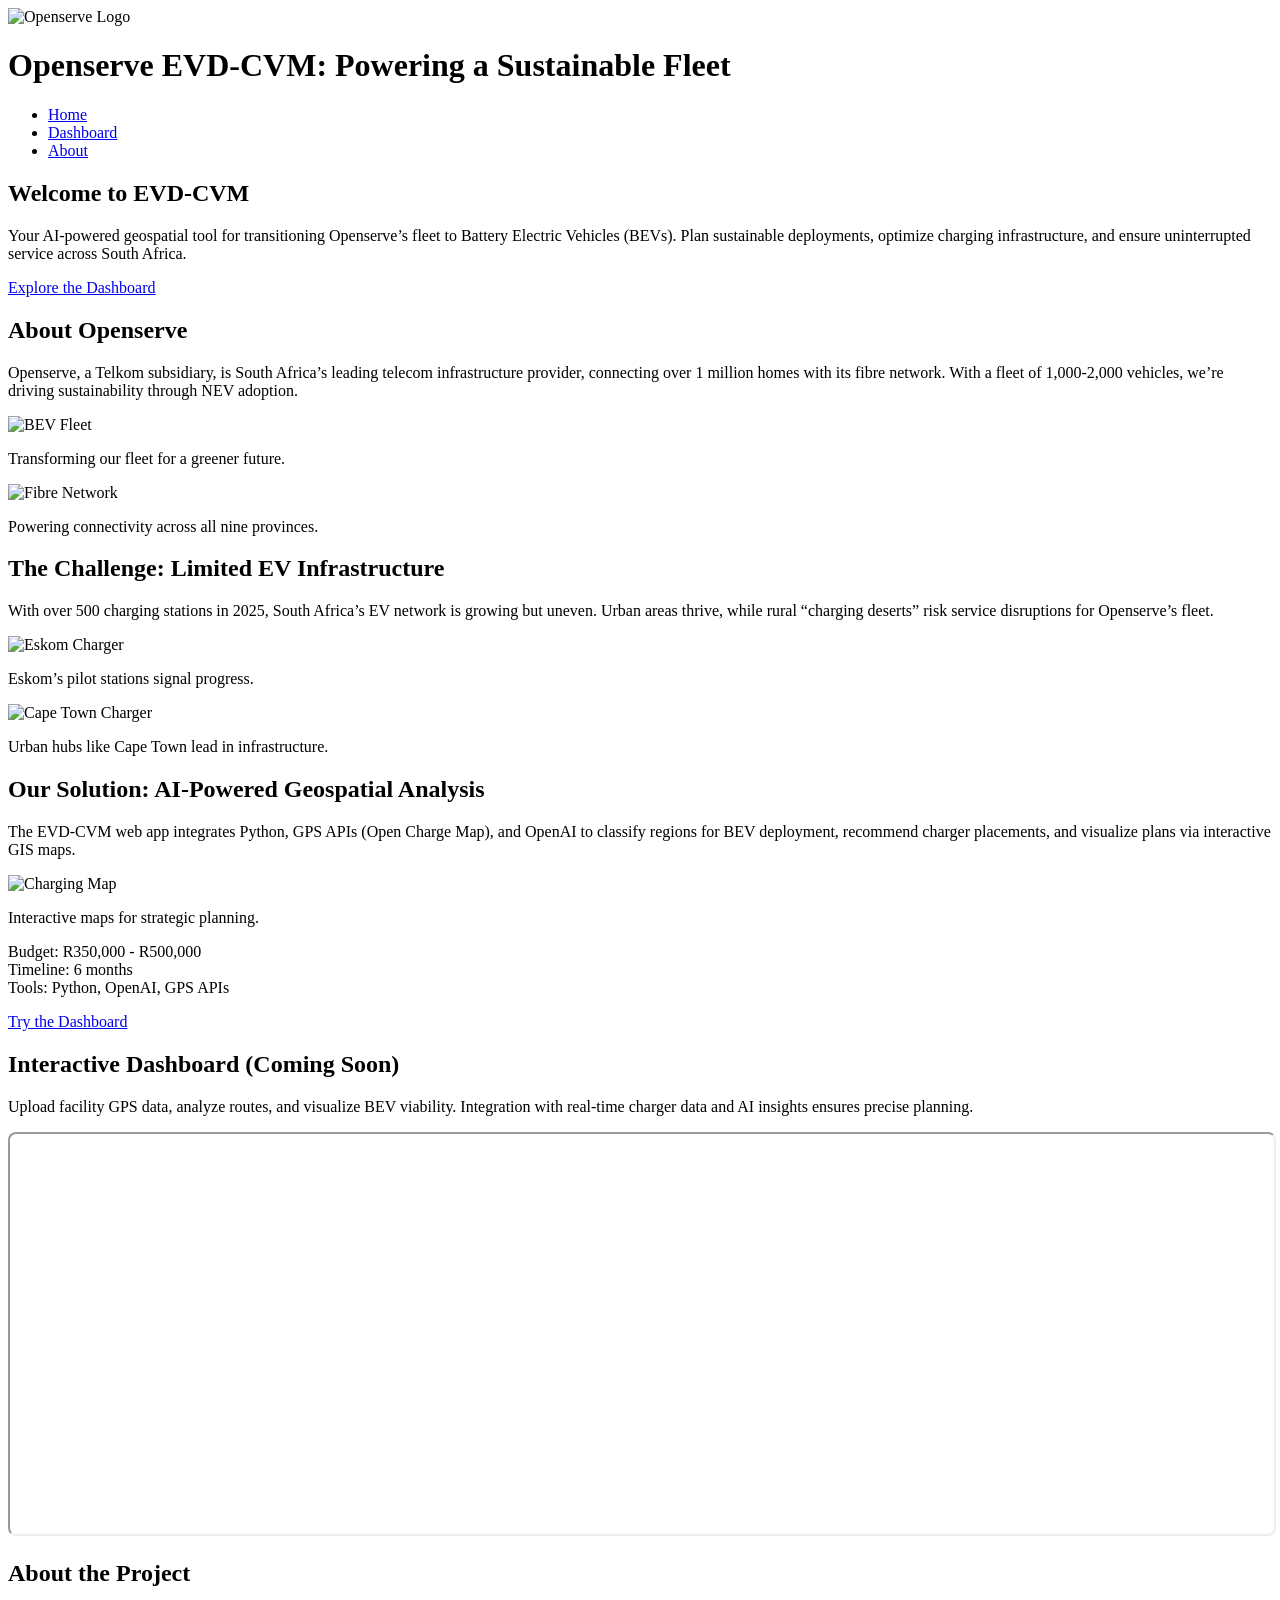
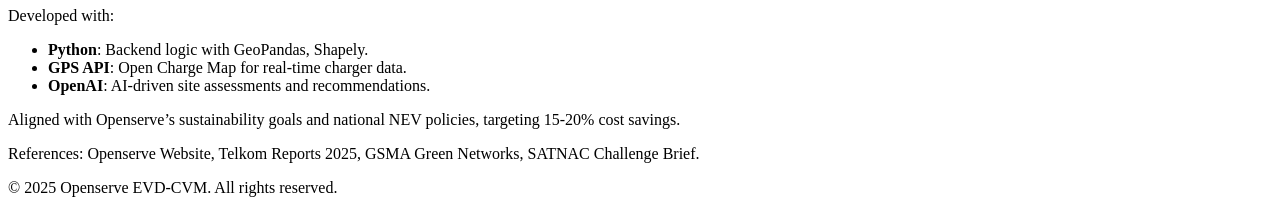
==== OpenServe Fleet Solution/index.html @ 57b1eab1 "Add files via upload" ====
<!DOCTYPE html>
<html lang="en">
<head>
    <meta charset="UTF-8">
    <meta name="viewport" content="width=device-width, initial-scale=1.0">
    <title>Openserve EVD-CVM: NEV Fleet Transition</title>
    <link rel="stylesheet" href="../styles/styles.css">
</head>
<body>
    <header>
        <div class="logo">
            <img src="https://cdn.cookielaw.org/logos/776a69b4-d25f-4315-b017-d3fff1a5b93f/7f2634a3-cce9-4d9b-a63a-65b5a34f07f8/19a0b8c8-6469-405e-b82d-68fe44fd3543/openserve-logo-colour.png" alt="Openserve Logo">
        </div>
        <h1>Openserve EVD-CVM: Powering a Sustainable Fleet</h1>
    </header>
    <nav>
        <ul>
            <li><a href="#home">Home</a></li>
            <li><a href="#dashboard">Dashboard</a></li>
            <li><a href="#about">About</a></li>
        </ul>
    </nav>
    <section id="home" class="hero">
        <h1>Welcome to EVD-CVM</h1>
        <p>Your AI-powered geospatial tool for transitioning Openserve’s fleet to Battery Electric Vehicles (BEVs). Plan sustainable deployments, optimize charging infrastructure, and ensure uninterrupted service across South Africa.</p>
        <a href="#dashboard" class="cta-button">Explore the Dashboard</a>
    </section>
    <section class="section">
        <h2>About Openserve</h2>
        <p>Openserve, a Telkom subsidiary, is South Africa’s leading telecom infrastructure provider, connecting over 1 million homes with its fibre network. With a fleet of 1,000-2,000 vehicles, we’re driving sustainability through NEV adoption.</p>
        <div class="grid">
            <div class="card">
                <img src="https://www.datocms-assets.com/992/1675282585-ev-for-reveal-gtm-launh-blog-adobestock_510413844.jpeg" alt="BEV Fleet">
                <p>Transforming our fleet for a greener future.</p>
            </div>
            <div class="card">
                <img src="https://www.telkom.co.za/content/dam/images/telkom/business/Fibre/Fibre-Image.jpg" alt="Fibre Network">
                <p>Powering connectivity across all nine provinces.</p>
            </div>
        </div>
    </section>
    <section class="section">
        <h2>The Challenge: Limited EV Infrastructure</h2>
        <p>With over 500 charging stations in 2025, South Africa’s EV network is growing but uneven. Urban areas thrive, while rural “charging deserts” risk service disruptions for Openserve’s fleet.</p>
        <div class="grid">
            <div class="card">
                <img src="https://eu-images.contentstack.com/v3/assets/blta47798dd33129a0c/bltc3b3a07ef19531ce/66fcd019f2c9845b1b977df9/7530.jpg" alt="Eskom Charger">
                <p>Eskom’s pilot stations signal progress.</p>
            </div>
            <div class="card">
                <img src="https://www.esi-africa.com/wp-content/uploads/2020/12/electric-car-at-charging-station.-City-of-Cape-Town.jpg" alt="Cape Town Charger">
                <p>Urban hubs like Cape Town lead in infrastructure.</p>
            </div>
        </div>
    </section>
    <section class="section">
        <h2>Our Solution: AI-Powered Geospatial Analysis</h2>
        <p>The EVD-CVM web app integrates Python, GPS APIs (Open Charge Map), and OpenAI to classify regions for BEV deployment, recommend charger placements, and visualize plans via interactive GIS maps.</p>
        <div class="grid">
            <div class="card">
                <img src="https://mybroadband.co.za/news/wp-content/uploads/2023/04/Screenshot-2023-04-25-101233.png" alt="Charging Map">
                <p>Interactive maps for strategic planning.</p>
            </div>
            <div class="card">
                <p>Budget: R350,000 - R500,000<br>Timeline: 6 months<br>Tools: Python, OpenAI, GPS APIs</p>
            </div>
        </div>
        <a href="#dashboard" class="cta-button">Try the Dashboard</a>
    </section>
    <section id="dashboard" class="section">
        <h2>Interactive Dashboard (Coming Soon)</h2>
        <p>Upload facility GPS data, analyze routes, and visualize BEV viability. Integration with real-time charger data and AI insights ensures precise planning.</p>
        <!-- Placeholder for dynamic map -->
        <iframe src="https://www.openstreetmap.org/export/embed.html?bbox=16.5%2C-34.8%2C32.9%2C-22.1&layer=mapnik" width="100%" height="400px" style="border-radius: 8px;"></iframe>
    </section>
    <section id="about" class="section">
        <h2>About the Project</h2>
        <p>Developed with:</p>
        <ul>
            <li><strong>Python</strong>: Backend logic with GeoPandas, Shapely.</li>
            <li><strong>GPS API</strong>: Open Charge Map for real-time charger data.</li>
            <li><strong>OpenAI</strong>: AI-driven site assessments and recommendations.</li>
        </ul>
        <p>Aligned with Openserve’s sustainability goals and national NEV policies, targeting 15-20% cost savings.</p>
    </section>
    <footer>
        <p>References: Openserve Website, Telkom Reports 2025, GSMA Green Networks, SATNAC Challenge Brief.</p>
        <p>&copy; 2025 Openserve EVD-CVM. All rights reserved.</p>
    </footer>
</body>
</html>
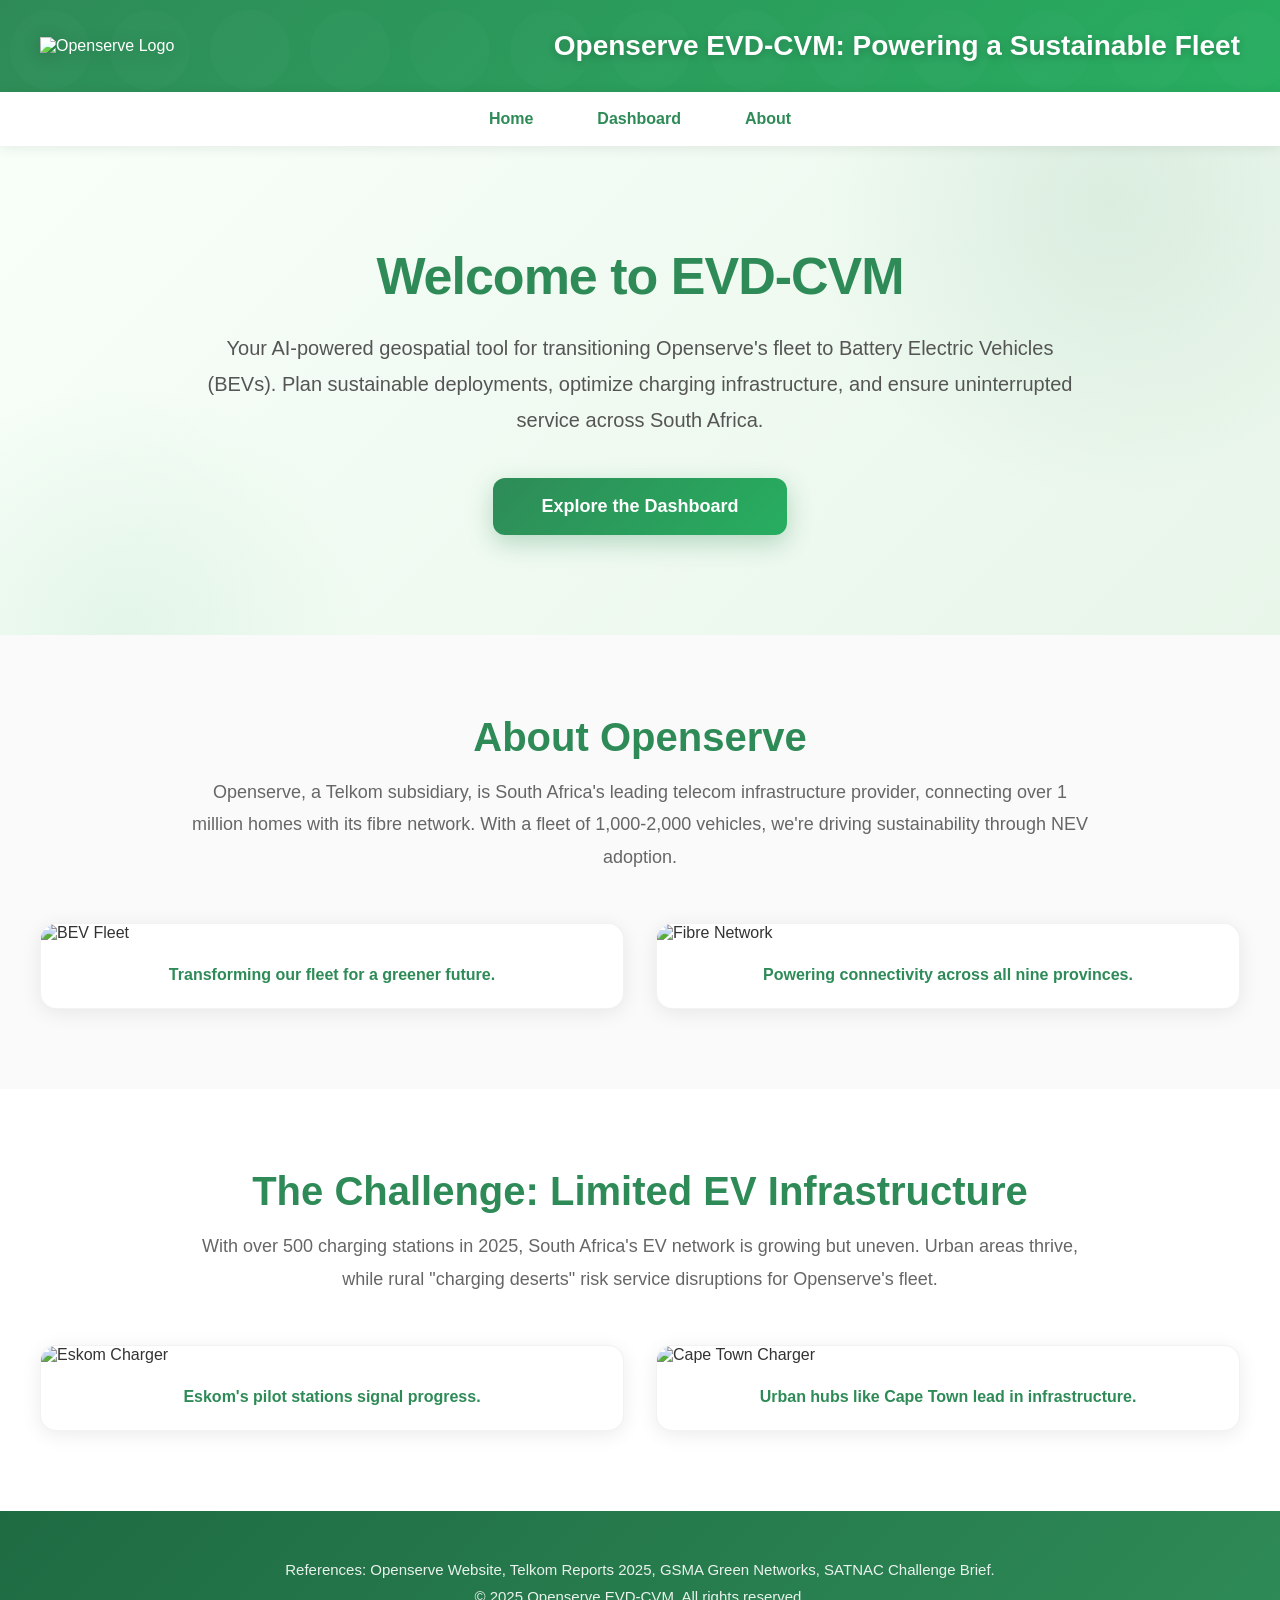
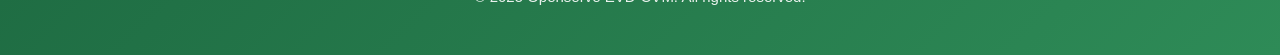
==== commit 5a8fd470: "Add files via upload" ====
--- a/OpenServe Fleet Solution/index.html
+++ b/OpenServe Fleet Solution/index.html
@@ -4,30 +4,37 @@
     <meta charset="UTF-8">
     <meta name="viewport" content="width=device-width, initial-scale=1.0">
     <title>Openserve EVD-CVM: NEV Fleet Transition</title>
-    <link rel="stylesheet" href="../styles/styles.css">
+    <link rel="stylesheet" href="styles/styles.css">
 </head>
 <body>
     <header>
-        <div class="logo">
-            <img src="https://cdn.cookielaw.org/logos/776a69b4-d25f-4315-b017-d3fff1a5b93f/7f2634a3-cce9-4d9b-a63a-65b5a34f07f8/19a0b8c8-6469-405e-b82d-68fe44fd3543/openserve-logo-colour.png" alt="Openserve Logo">
+        <div class="header-content">
+            <div class="logo">
+                <img src="https://cdn.cookielaw.org/logos/776a69b4-d25f-4315-b017-d3fff1a5b93f/7f2634a3-cce9-4d9b-a63a-65b5a34f07f8/19a0b8c8-6469-405e-b82d-68fe44fd3543/openserve-logo-colour.png" alt="Openserve Logo">
+            </div>
+            <h1>Openserve EVD-CVM: Powering a Sustainable Fleet</h1>
         </div>
-        <h1>Openserve EVD-CVM: Powering a Sustainable Fleet</h1>
     </header>
+
     <nav>
         <ul>
             <li><a href="#home">Home</a></li>
-            <li><a href="#dashboard">Dashboard</a></li>
+            <li><a href="/pages/dashboard.html">Dashboard</a></li>
             <li><a href="#about">About</a></li>
         </ul>
     </nav>
+
     <section id="home" class="hero">
-        <h1>Welcome to EVD-CVM</h1>
-        <p>Your AI-powered geospatial tool for transitioning Openserve’s fleet to Battery Electric Vehicles (BEVs). Plan sustainable deployments, optimize charging infrastructure, and ensure uninterrupted service across South Africa.</p>
-        <a href="#dashboard" class="cta-button">Explore the Dashboard</a>
+        <div class="hero-content">
+            <h1>Welcome to EVD-CVM</h1>
+            <p>Your AI-powered geospatial tool for transitioning Openserve's fleet to Battery Electric Vehicles (BEVs). Plan sustainable deployments, optimize charging infrastructure, and ensure uninterrupted service across South Africa.</p>
+            <button id="openPopup" class="cta-button">Explore the Dashboard</button>
+        </div>
     </section>
-    <section class="section">
+
+    <section id="about" class="section">
         <h2>About Openserve</h2>
-        <p>Openserve, a Telkom subsidiary, is South Africa’s leading telecom infrastructure provider, connecting over 1 million homes with its fibre network. With a fleet of 1,000-2,000 vehicles, we’re driving sustainability through NEV adoption.</p>
+        <p>Openserve, a Telkom subsidiary, is South Africa's leading telecom infrastructure provider, connecting over 1 million homes with its fibre network. With a fleet of 1,000-2,000 vehicles, we're driving sustainability through NEV adoption.</p>
         <div class="grid">
             <div class="card">
                 <img src="https://www.datocms-assets.com/992/1675282585-ev-for-reveal-gtm-launh-blog-adobestock_510413844.jpeg" alt="BEV Fleet">
@@ -39,13 +46,14 @@
             </div>
         </div>
     </section>
+
     <section class="section">
         <h2>The Challenge: Limited EV Infrastructure</h2>
-        <p>With over 500 charging stations in 2025, South Africa’s EV network is growing but uneven. Urban areas thrive, while rural “charging deserts” risk service disruptions for Openserve’s fleet.</p>
+        <p>With over 500 charging stations in 2025, South Africa's EV network is growing but uneven. Urban areas thrive, while rural "charging deserts" risk service disruptions for Openserve's fleet.</p>
         <div class="grid">
             <div class="card">
                 <img src="https://eu-images.contentstack.com/v3/assets/blta47798dd33129a0c/bltc3b3a07ef19531ce/66fcd019f2c9845b1b977df9/7530.jpg" alt="Eskom Charger">
-                <p>Eskom’s pilot stations signal progress.</p>
+                <p>Eskom's pilot stations signal progress.</p>
             </div>
             <div class="card">
                 <img src="https://www.esi-africa.com/wp-content/uploads/2020/12/electric-car-at-charging-station.-City-of-Cape-Town.jpg" alt="Cape Town Charger">
@@ -53,39 +61,32 @@
             </div>
         </div>
     </section>
-    <section class="section">
-        <h2>Our Solution: AI-Powered Geospatial Analysis</h2>
-        <p>The EVD-CVM web app integrates Python, GPS APIs (Open Charge Map), and OpenAI to classify regions for BEV deployment, recommend charger placements, and visualize plans via interactive GIS maps.</p>
-        <div class="grid">
-            <div class="card">
-                <img src="https://mybroadband.co.za/news/wp-content/uploads/2023/04/Screenshot-2023-04-25-101233.png" alt="Charging Map">
-                <p>Interactive maps for strategic planning.</p>
-            </div>
-            <div class="card">
-                <p>Budget: R350,000 - R500,000<br>Timeline: 6 months<br>Tools: Python, OpenAI, GPS APIs</p>
-            </div>
-        </div>
-        <a href="#dashboard" class="cta-button">Try the Dashboard</a>
-    </section>
-    <section id="dashboard" class="section">
-        <h2>Interactive Dashboard (Coming Soon)</h2>
-        <p>Upload facility GPS data, analyze routes, and visualize BEV viability. Integration with real-time charger data and AI insights ensures precise planning.</p>
-        <!-- Placeholder for dynamic map -->
-        <iframe src="https://www.openstreetmap.org/export/embed.html?bbox=16.5%2C-34.8%2C32.9%2C-22.1&layer=mapnik" width="100%" height="400px" style="border-radius: 8px;"></iframe>
-    </section>
-    <section id="about" class="section">
-        <h2>About the Project</h2>
-        <p>Developed with:</p>
-        <ul>
-            <li><strong>Python</strong>: Backend logic with GeoPandas, Shapely.</li>
-            <li><strong>GPS API</strong>: Open Charge Map for real-time charger data.</li>
-            <li><strong>OpenAI</strong>: AI-driven site assessments and recommendations.</li>
-        </ul>
-        <p>Aligned with Openserve’s sustainability goals and national NEV policies, targeting 15-20% cost savings.</p>
-    </section>
+
     <footer>
         <p>References: Openserve Website, Telkom Reports 2025, GSMA Green Networks, SATNAC Challenge Brief.</p>
         <p>&copy; 2025 Openserve EVD-CVM. All rights reserved.</p>
     </footer>
+
+    <!-- Popup Modal -->
+    <div id="authPopup" class="popup-overlay">
+        <div class="popup-content">
+            <h2>Access Dashboard</h2>
+            <p>Please enter your Staff No. and Password</p>
+            <form id="authForm">
+                <label for="staffNo">Staff No.:</label>
+                <input type="text" id="staffNo" required>
+                
+                <label for="password">Password:</label>
+                <input type="password" id="password" required>
+                
+                <div class="popup-buttons">
+                    <button type="submit" class="cta-button">Login</button>
+                    <button type="button" id="closePopup" class="cta-button cancel-btn">Cancel</button>
+                </div>
+            </form>
+        </div>
+    </div>
+
+    <script src="/scripts/scripts.js"></script>
 </body>
 </html>
--- a/OpenServe Fleet Solution/styles/styles.css
+++ b/OpenServe Fleet Solution/styles/styles.css
@@ -0,0 +1,448 @@
+* {
+            margin: 0;
+            padding: 0;
+            box-sizing: border-box;
+        }
+
+        body {
+            font-family: -apple-system, BlinkMacSystemFont, 'Segoe UI', Roboto, Oxygen, Ubuntu, Cantarell, sans-serif;
+            background: #ffffff;
+            color: #333;
+            overflow-x: hidden;
+        }
+
+        /* === HEADER === */
+        header {
+            background: linear-gradient(135deg, #2E8B57 0%, #27ae60 100%);
+            color: white;
+            padding: 30px 40px;
+            box-shadow: 0 4px 20px rgba(0, 0, 0, 0.15);
+            position: relative;
+            overflow: hidden;
+        }
+
+        header::before {
+            content: '';
+            position: absolute;
+            top: 0;
+            left: 0;
+            right: 0;
+            bottom: 0;
+            background: url('data:image/svg+xml,<svg width="100" height="100" xmlns="http://www.w3.org/2000/svg"><circle cx="50" cy="50" r="40" fill="rgba(255,255,255,0.03)"/></svg>') repeat;
+            opacity: 0.5;
+        }
+
+        .header-content {
+            max-width: 1400px;
+            margin: 0 auto;
+            display: flex;
+            align-items: center;
+            justify-content: space-between;
+            position: relative;
+            z-index: 1;
+        }
+
+        .logo img {
+            width: 180px;
+            filter: brightness(1.2) drop-shadow(0 2px 8px rgba(0,0,0,0.2));
+            transition: transform 0.3s ease;
+        }
+
+        .logo img:hover {
+            transform: scale(1.05);
+        }
+
+        header h1 {
+            font-size: 28px;
+            font-weight: 700;
+            text-align: right;
+            text-shadow: 0 2px 8px rgba(0,0,0,0.2);
+        }
+
+        /* === NAVIGATION === */
+        nav {
+            background: rgba(255, 255, 255, 0.95);
+            padding: 0;
+            position: sticky;
+            top: 0;
+            z-index: 999;
+            backdrop-filter: blur(10px);
+            box-shadow: 0 2px 12px rgba(0, 0, 0, 0.08);
+        }
+
+        nav ul {
+            list-style: none;
+            display: flex;
+            justify-content: center;
+            max-width: 1400px;
+            margin: 0 auto;
+        }
+
+        nav ul li a {
+            display: block;
+            padding: 18px 32px;
+            text-decoration: none;
+            color: #2E8B57;
+            font-weight: 600;
+            font-size: 16px;
+            transition: all 0.3s ease;
+            position: relative;
+        }
+
+        nav ul li a::after {
+            content: '';
+            position: absolute;
+            bottom: 0;
+            left: 50%;
+            width: 0;
+            height: 3px;
+            background: #2E8B57;
+            transition: all 0.3s ease;
+            transform: translateX(-50%);
+        }
+
+        nav ul li a:hover {
+            color: #27ae60;
+            background: rgba(46, 139, 87, 0.05);
+        }
+
+        nav ul li a:hover::after {
+            width: 60%;
+        }
+
+        /* === HERO SECTION === */
+        .hero {
+            position: relative;
+            text-align: center;
+            padding: 100px 40px;
+            background: linear-gradient(135deg, #f8fff9 0%, #e8f5e9 100%);
+            overflow: hidden;
+        }
+
+        .hero::before {
+            content: '';
+            position: absolute;
+            top: -50%;
+            right: -10%;
+            width: 600px;
+            height: 600px;
+            background: radial-gradient(circle, rgba(46, 139, 87, 0.1) 0%, transparent 70%);
+            border-radius: 50%;
+        }
+
+        .hero::after {
+            content: '';
+            position: absolute;
+            bottom: -50%;
+            left: -10%;
+            width: 500px;
+            height: 500px;
+            background: radial-gradient(circle, rgba(39, 174, 96, 0.08) 0%, transparent 70%);
+            border-radius: 50%;
+        }
+
+        .hero-content {
+            max-width: 900px;
+            margin: 0 auto;
+            position: relative;
+            z-index: 1;
+        }
+
+        .hero h1 {
+            color: #2E8B57;
+            font-size: 52px;
+            font-weight: 800;
+            margin-bottom: 24px;
+            letter-spacing: -1px;
+            animation: fadeInUp 0.8s ease;
+        }
+
+        .hero p {
+            font-size: 20px;
+            line-height: 1.8;
+            color: #555;
+            margin-bottom: 40px;
+            animation: fadeInUp 0.8s ease 0.2s backwards;
+        }
+
+        @keyframes fadeInUp {
+            from {
+                opacity: 0;
+                transform: translateY(30px);
+            }
+            to {
+                opacity: 1;
+                transform: translateY(0);
+            }
+        }
+
+        .cta-button {
+            display: inline-block;
+            background: linear-gradient(135deg, #2E8B57 0%, #27ae60 100%);
+            color: white;
+            padding: 18px 48px;
+            text-decoration: none;
+            border-radius: 12px;
+            font-size: 18px;
+            font-weight: 700;
+            border: none;
+            cursor: pointer;
+            transition: all 0.4s ease;
+            box-shadow: 0 8px 24px rgba(46, 139, 87, 0.3);
+            animation: fadeInUp 0.8s ease 0.4s backwards;
+        }
+
+        .cta-button:hover {
+            transform: translateY(-4px);
+            box-shadow: 0 12px 32px rgba(46, 139, 87, 0.4);
+        }
+
+        .cta-button:active {
+            transform: translateY(-2px);
+        }
+
+        /* === SECTIONS === */
+        .section {
+            padding: 80px 40px;
+            max-width: 1400px;
+            margin: 0 auto;
+        }
+
+        .section:nth-child(even) {
+            background: #fafafa;
+        }
+
+        .section h2 {
+            color: #2E8B57;
+            font-size: 40px;
+            font-weight: 700;
+            margin-bottom: 16px;
+            text-align: center;
+        }
+
+        .section > p {
+            font-size: 18px;
+            line-height: 1.8;
+            color: #666;
+            text-align: center;
+            max-width: 900px;
+            margin: 0 auto 50px;
+        }
+
+        .grid {
+            display: grid;
+            grid-template-columns: repeat(auto-fit, minmax(350px, 1fr));
+            gap: 32px;
+            margin-top: 50px;
+        }
+
+        .card {
+            background: white;
+            padding: 0;
+            border-radius: 16px;
+            box-shadow: 0 4px 20px rgba(0, 0, 0, 0.08);
+            overflow: hidden;
+            transition: all 0.4s ease;
+            border: 1px solid rgba(0, 0, 0, 0.05);
+        }
+
+        .card:hover {
+            transform: translateY(-8px);
+            box-shadow: 0 12px 40px rgba(46, 139, 87, 0.15);
+        }
+
+        .card img {
+            width: 100%;
+            height: 240px;
+            object-fit: cover;
+            transition: transform 0.4s ease;
+        }
+
+        .card:hover img {
+            transform: scale(1.08);
+        }
+
+        .card p {
+            padding: 24px;
+            font-size: 16px;
+            color: #2E8B57;
+            font-weight: 600;
+            text-align: center;
+        }
+
+        /* === FOOTER === */
+        footer {
+            background: linear-gradient(135deg, #1e6b42 0%, #2E8B57 100%);
+            color: white;
+            text-align: center;
+            padding: 40px 20px;
+            margin-top: 0;
+        }
+
+        footer p {
+            margin: 10px 0;
+            font-size: 15px;
+            opacity: 0.9;
+        }
+
+        /* === POPUP === */
+        .popup-overlay {
+            display: none;
+            position: fixed;
+            top: 0;
+            left: 0;
+            width: 100%;
+            height: 100%;
+            background-color: rgba(0, 0, 0, 0.7);
+            justify-content: center;
+            align-items: center;
+            z-index: 9999;
+            backdrop-filter: blur(4px);
+            animation: fadeIn 0.3s ease;
+        }
+
+        @keyframes fadeIn {
+            from { opacity: 0; }
+            to { opacity: 1; }
+        }
+
+        .popup-content {
+            background: white;
+            padding: 50px 40px;
+            border-radius: 20px;
+            width: 90%;
+            max-width: 450px;
+            text-align: center;
+            box-shadow: 0 20px 60px rgba(0, 0, 0, 0.3);
+            animation: slideUp 0.4s ease;
+            position: relative;
+        }
+
+        @keyframes slideUp {
+            from {
+                opacity: 0;
+                transform: translateY(50px);
+            }
+            to {
+                opacity: 1;
+                transform: translateY(0);
+            }
+        }
+
+        .popup-content h2 {
+            color: #2E8B57;
+            margin-bottom: 12px;
+            font-size: 28px;
+            font-weight: 700;
+        }
+
+        .popup-content > p {
+            color: #666;
+            margin-bottom: 32px;
+            font-size: 16px;
+        }
+
+        .popup-content label {
+            display: block;
+            text-align: left;
+            margin: 20px 0 8px;
+            color: #2E8B57;
+            font-weight: 600;
+            font-size: 14px;
+        }
+
+        .popup-content input {
+            width: 100%;
+            padding: 14px 16px;
+            border: 2px solid #e0e0e0;
+            border-radius: 10px;
+            font-size: 16px;
+            transition: all 0.3s ease;
+            background: #fafafa;
+        }
+
+        .popup-content input:focus {
+            outline: none;
+            border-color: #2E8B57;
+            background: white;
+            box-shadow: 0 0 0 3px rgba(46, 139, 87, 0.1);
+        }
+
+        .popup-buttons {
+            display: flex;
+            gap: 12px;
+            justify-content: center;
+            margin-top: 32px;
+        }
+
+        .popup-buttons .cta-button {
+            flex: 1;
+            margin: 0;
+            padding: 14px 24px;
+            font-size: 16px;
+        }
+
+        .popup-buttons .cancel-btn {
+            background: linear-gradient(135deg, #95a5a6 0%, #7f8c8d 100%);
+            box-shadow: 0 4px 12px rgba(149, 165, 166, 0.3);
+        }
+
+        .popup-buttons .cancel-btn:hover {
+            background: linear-gradient(135deg, #7f8c8d 0%, #6c7a7b 100%);
+        }
+
+        /* === RESPONSIVE === */
+        @media (max-width: 992px) {
+            .header-content {
+                flex-direction: column;
+                text-align: center;
+                gap: 20px;
+            }
+
+            header h1 {
+                text-align: center;
+                font-size: 22px;
+            }
+
+            .hero h1 {
+                font-size: 38px;
+            }
+
+            .hero p {
+                font-size: 18px;
+            }
+
+            .section h2 {
+                font-size: 32px;
+            }
+
+            .grid {
+                grid-template-columns: 1fr;
+            }
+        }
+
+        @media (max-width: 768px) {
+            nav ul {
+                flex-direction: column;
+            }
+
+            nav ul li a {
+                padding: 14px 20px;
+            }
+
+            .hero {
+                padding: 60px 20px;
+            }
+
+            .hero h1 {
+                font-size: 32px;
+            }
+
+            .section {
+                padding: 50px 20px;
+            }
+
+            .popup-content {
+                padding: 40px 30px;
+            }
+        }
